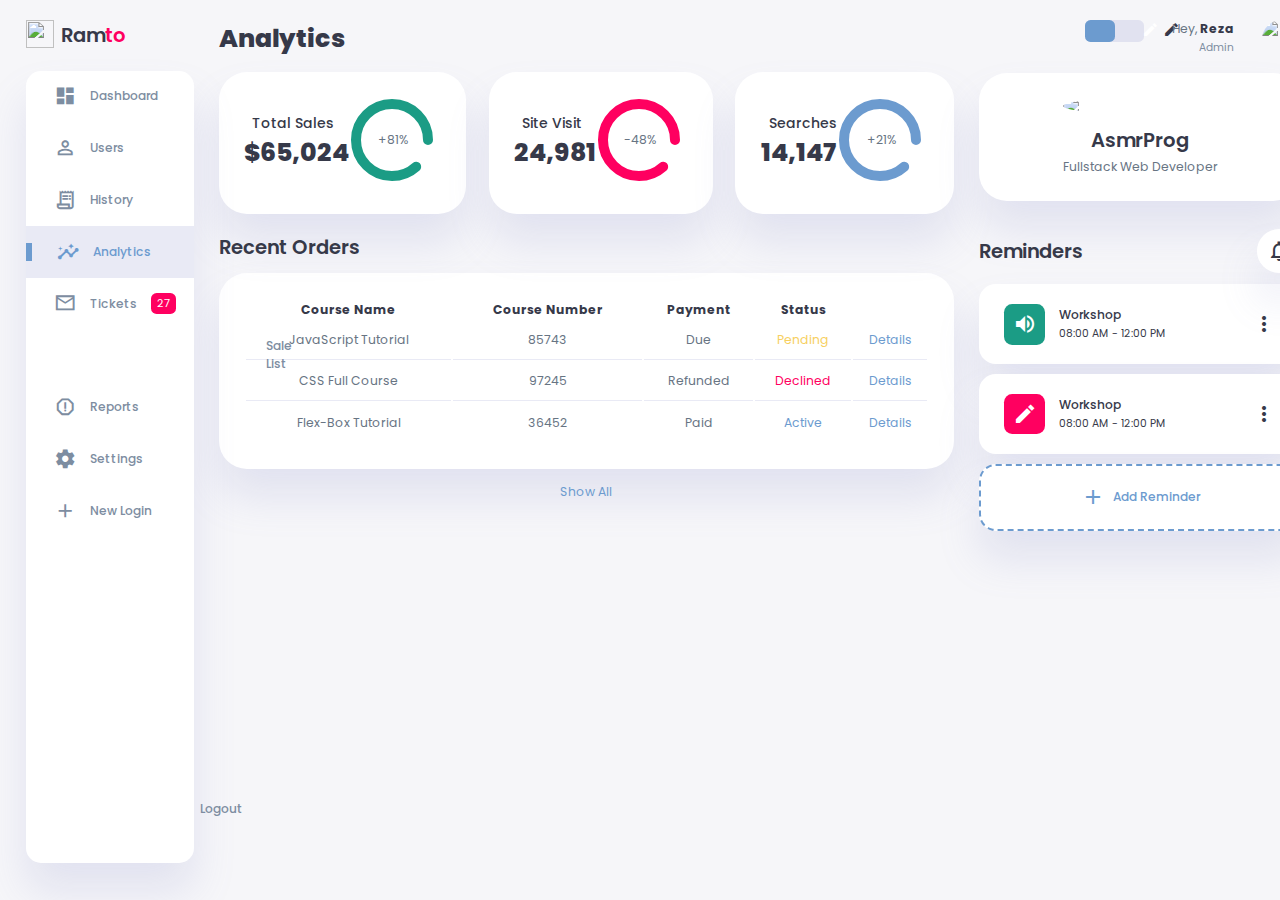
==== index.html @ e933a9dd "modal listo" ====
<!DOCTYPE html>
<html lang="en">

<head>
    <meta charset="UTF-8">
    <meta name="viewport" content="width=device-width, initial-scale=1.0">
    <link href="https://fonts.googleapis.com/icon?family=Material+Icons+Sharp" rel="stylesheet">
    <link rel="stylesheet" href="../css/style.css">
    <title>Responsive Dashboard Design #1 | Ramto</title>
</head>

<body>

    <div class="container">
        <!-- Sidebar Section -->
        <aside>
            <div class="toggle">
                <div class="logo">
                    <img src="images/logo.png">
                    <h2>Ram<span class="danger">to</span></h2>
                </div>
                <div class="close" id="close-btn">
                    <span class="material-icons-sharp">
                        close
                    </span>
                </div>
            </div>

            <div class="sidebar">
                <a href="#">
                    <span class="material-icons-sharp">
                        dashboard
                    </span>
                    <h3>Dashboard</h3>
                </a>
                <a href="#">
                    <span class="material-icons-sharp">
                        person_outline
                    </span>
                    <h3>Users</h3>
                </a>
                <a href="#">
                    <span class="material-icons-sharp">
                        receipt_long
                    </span>
                    <h3>History</h3>
                </a>
                <a href="#" class="active">
                    <span class="material-icons-sharp">
                        insights
                    </span>
                    <h3>Analytics</h3>
                </a>
                <a href="#">
                    <span class="material-icons-sharp">
                        mail_outline
                    </span>
                    <h3>Tickets</h3>
                    <span class="message-count">27</span>
                </a>
                <a href="#">
                    <span class="material-icons-sharp">
                        inventory
                    </span>
                    <h3>Sale List</h3>
                </a>
                <a href="#">
                    <span class="material-icons-sharp">
                        report_gmailerrorred
                    </span>
                    <h3>Reports</h3>
                </a>
                <a href="#">
                    <span class="material-icons-sharp">
                        settings
                    </span>
                    <h3>Settings</h3>
                </a>
                <a href="#">
                    <span class="material-icons-sharp">
                        add
                    </span>
                    <h3>New Login</h3>
                </a>
                <a href="#">
                    <span class="material-icons-sharp">
                        logout
                    </span>
                    <h3>Logout</h3>
                </a>
            </div>
        </aside>
        <!-- End of Sidebar Section -->

        <!-- Main Content -->
        <main>
            <h1>Analytics</h1>
            <!-- Analyses -->
            <div class="analyse">
                <div class="sales">
                    <div class="status">
                        <div class="info">
                            <h3>Total Sales</h3>
                            <h1>$65,024</h1>
                        </div>
                        <div class="progresss">
                            <svg>
                                <circle cx="38" cy="38" r="36"></circle>
                            </svg>
                            <div class="percentage">
                                <p>+81%</p>
                            </div>
                        </div>
                    </div>
                </div>
                <div class="visits">
                    <div class="status">
                        <div class="info">
                            <h3>Site Visit</h3>
                            <h1>24,981</h1>
                        </div>
                        <div class="progresss">
                            <svg>
                                <circle cx="38" cy="38" r="36"></circle>
                            </svg>
                            <div class="percentage">
                                <p>-48%</p>
                            </div>
                        </div>
                    </div>
                </div>
                <div class="searches">
                    <div class="status">
                        <div class="info">
                            <h3>Searches</h3>
                            <h1>14,147</h1>
                        </div>
                        <div class="progresss">
                            <svg>
                                <circle cx="38" cy="38" r="36"></circle>
                            </svg>
                            <div class="percentage">
                                <p>+21%</p>
                            </div>
                        </div>
                    </div>
                </div>
            </div>
            <!-- End of Analyses -->

            <!-- End of New Users Section -->

            <!-- Recent Orders Table -->
            <div class="recent-orders">
                <h2>Recent Orders</h2>
                <table>
                    <thead>
                        <tr>
                            <th>Course Name</th>
                            <th>Course Number</th>
                            <th>Payment</th>
                            <th>Status</th>
                            <th></th>
                        </tr>
                    </thead>
                    <tbody></tbody>
                </table>
                <a href="#">Show All</a>
            </div>
            <!-- End of Recent Orders -->

        </main>
        <!-- End of Main Content -->

        <!-- Right Section -->
        <div class="right-section">
            <div class="nav">
                <button id="menu-btn">
                    <span class="material-icons-sharp">
                        menu
                    </span>
                </button>
                <div class="dark-mode">
                    <span class="material-icons-sharp active">
                        light_mode
                    </span>
                    <span class="material-icons-sharp">
                        dark_mode
                    </span>
                </div>

                <div class="profile">
                    <div class="info">
                        <p>Hey, <b>Reza</b></p>
                        <small class="text-muted">Admin</small>
                    </div>
                    <div class="profile-photo">
                        <img src="images/profile-1.jpg">
                    </div>
                </div>

            </div>
            <!-- End of Nav -->

            <div class="user-profile">
                <div class="logo">
                    <img src="images/logo.png">
                    <h2>AsmrProg</h2>
                    <p>Fullstack Web Developer</p>
                </div>
            </div>

            <div class="reminders">
                <div class="header">
                    <h2>Reminders</h2>
                    <span class="material-icons-sharp">
                        notifications_none
                    </span>
                </div>

                <div class="notification">
                    <div class="icon">
                        <span class="material-icons-sharp">
                            volume_up
                        </span>
                    </div>
                    <div class="content">
                        <div class="info">
                            <h3>Workshop</h3>
                            <small class="text_muted">
                                08:00 AM - 12:00 PM
                            </small>
                        </div>
                        <span class="material-icons-sharp">
                            more_vert
                        </span>
                    </div>
                </div>

                <div class="notification deactive">
                    <div class="icon">
                        <span class="material-icons-sharp">
                            edit
                        </span>
                    </div>
                    <div class="content">
                        <div class="info">
                            <h3>Workshop</h3>
                            <small class="text_muted">
                                08:00 AM - 12:00 PM
                            </small>
                        </div>
                        <span class="material-icons-sharp">
                            more_vert
                        </span>
                    </div>
                </div>

                <div class="notification add-reminder">
                    <div>
                        <span class="material-icons-sharp">
                            add
                        </span>
                        <h3>Add Reminder</h3>
                    </div>
                </div>

            </div>

        </div>


    </div>
    <script src="/js/orders.js"></script>
    <script src="/js/index.js"></script>
</body>

</html>
---- css/style.css ----
@import url('https://fonts.googleapis.com/css2?family=Poppins:wght@300;400;500;600;700;800&display=swap');

:root{
    --color-primary: #6C9BCF;
    --color-danger: #FF0060;
    --color-success: #1B9C85;
    --color-warning: #F7D060;
    --color-white: #fff;
    --color-info-dark: #7d8da1;
    --color-dark: #363949;
    --color-light: rgba(132, 139, 200, 0.18);
    --color-dark-variant: #677483;
    --color-background: #f6f6f9;

    --card-border-radius: 2rem;
    --border-radius-1: 0.4rem;
    --border-radius-2: 1.2rem;

    --card-padding: 1.8rem;
    --padding-1: 1.2rem;

    --box-shadow: 0 2rem 3rem var(--color-light);
}

.dark-mode-variables{
    --color-background: #181a1e;
    --color-white: #202528;
    --color-dark: #edeffd;
    --color-dark-variant: #a3bdcc;
    --color-light: rgba(0, 0, 0, 0.4);
    --box-shadow: 0 2rem 3rem var(--color-light);
}

*{
    margin: 0;
    padding: 0;
    outline: 0;
    appearance: 0;
    border: 0;
    text-decoration: none;
    box-sizing: border-box;
}

html{
    font-size: 14px;
}

body{
    width: 100vw;
    height: 100vh;
    font-family: 'Poppins', sans-serif;
    font-size: 0.88rem;
    user-select: none;
    overflow-x: hidden;
    color: var(--color-dark);
    background-color: var(--color-background);
}

a{
    color: var(--color-dark);
}

img{
    display: block;
    width: 100%;
    object-fit: cover;
}

h1{
    font-weight: 800;
    font-size: 1.8rem;
}

h2{
    font-weight: 600;
    font-size: 1.4rem;
}

h3{
    font-weight: 500;
    font-size: 0.87rem;
}

small{
    font-size: 0.76rem;
}

p{
    color: var(--color-dark-variant);
}

b{
    color: var(--color-dark);
}

.text-muted{
    color: var(--color-info-dark);
}

.primary{
    color: var(--color-primary);
}

.danger{
    color: var(--color-danger);
}

.success{
    color: var(--color-success);
}

.warning{
    color: var(--color-warning);
}

.container{
    display: grid;
    width: 96%;
    margin: 0 auto;
    gap: 1.8rem;
    grid-template-columns: 12rem auto 23rem;
}

aside{
    height: 100vh;
}

aside .toggle{
    display: flex;
    align-items: center;
    justify-content: space-between;
    margin-top: 1.4rem;
}

aside .toggle .logo{
    display: flex;
    gap: 0.5rem;
}

aside .toggle .logo img{
    width: 2rem;
    height: 2rem;
}

aside .toggle .close{
    padding-right: 1rem;
    display: none;
}

aside .sidebar{
    display: flex;
    flex-direction: column;
    background-color: var(--color-white);
    box-shadow: var(--box-shadow);
    border-radius: 15px;
    height: 88vh;
    position: relative;
    top: 1.5rem;
    transition: all 0.3s ease;
}

aside .sidebar:hover{
    box-shadow: none;
}

aside .sidebar a{
    display: flex;
    align-items: center;
    color: var(--color-info-dark);
    height: 3.7rem;
    gap: 1rem;
    position: relative;
    margin-left: 2rem;
    transition: all 0.3s ease;
}

aside .sidebar a span{
    font-size: 1.6rem;
    transition: all 0.3s ease;
}

aside .sidebar a:last-child{
    position: absolute;
    bottom: 2rem;
    width: 100%;
}

aside .sidebar a.active{
    width: 100%;
    color: var(--color-primary);
    background-color: var(--color-light);
    margin-left: 0;
}

aside .sidebar a.active::before{
    content: '';
    width: 6px;
    height: 18px;
    background-color: var(--color-primary);
}

aside .sidebar a.active span{
    color: var(--color-primary);
    margin-left: calc(1rem - 3px);
}

aside .sidebar a:hover{
    color: var(--color-primary);
}

aside .sidebar a:hover span{
    margin-left: 0.6rem;
}

aside .sidebar .message-count{
    background-color: var(--color-danger);
    padding: 2px 6px;
    color: var(--color-white);
    font-size: 11px;
    border-radius: var(--border-radius-1);
}

main{
    margin-top: 1.4rem;
}

main .analyse{
    display: grid;
    grid-template-columns: repeat(3, 1fr);
    gap: 1.6rem;
}

main .analyse > div{
    background-color: var(--color-white);
    padding: var(--card-padding);
    border-radius: var(--card-border-radius);
    margin-top: 1rem;
    box-shadow: var(--box-shadow);
    cursor: pointer;
    transition: all 0.3s ease;
}

main .analyse > div:hover{
    box-shadow: none;
}

main .analyse > div .status{
    display: flex;
    align-items: center;
    justify-content: space-between;
}

main .analyse h3{
    margin-left: 0.6rem;
    font-size: 1rem;
}

main .analyse .progresss{
    position: relative;
    width: 92px;
    height: 92px;
    border-radius: 50%;
}

main .analyse svg{
    width: 7rem;
    height: 7rem;
}

main .analyse svg circle{
    fill: none;
    stroke-width: 10;
    stroke-linecap: round;
    transform: translate(5px, 5px);
}

main .analyse .sales svg circle{
    stroke: var(--color-success);
    stroke-dashoffset: -30;
    stroke-dasharray: 200;
}

main .analyse .visits svg circle{
    stroke: var(--color-danger);
    stroke-dashoffset: -30;
    stroke-dasharray: 200;
}

main .analyse .searches svg circle{
    stroke: var(--color-primary);
    stroke-dashoffset: -30;
    stroke-dasharray: 200;
}

main .analyse .progresss .percentage{
    position: absolute;
    top: -3px;
    left: -1px;
    display: flex;
    align-items: center;
    justify-content: center;
    height: 100%;
    width: 100%;
}

main .new-users{
    margin-top: 1.3rem;
}

main .new-users .user-list{
    background-color: var(--color-white);
    padding: var(--card-padding);
    border-radius: var(--card-border-radius);
    margin-top: 1rem;
    box-shadow: var(--box-shadow);
    display: flex;
    justify-content: space-around;
    flex-wrap: wrap;
    gap: 1.4rem;
    cursor: pointer;
    transition: all 0.3s ease;
}

main .new-users .user-list:hover{
    box-shadow: none;
}

main .new-users .user-list .user{
    display: flex;
    flex-direction: column;
    align-items: center;
    justify-content: center;
}

main .new-users .user-list .user img{
    width: 5rem;
    height: 5rem;
    margin-bottom: 0.4rem;
    border-radius: 50%;
}

main .recent-orders{
    margin-top: 1.3rem;
}

main .recent-orders h2{
    margin-bottom: 0.8rem;
}

main .recent-orders table{
    background-color: var(--color-white);
    width: 100%;
    padding: var(--card-padding);
    text-align: center;
    box-shadow: var(--box-shadow);
    border-radius: var(--card-border-radius);
    transition: all 0.3s ease;
}

main .recent-orders table:hover{
    box-shadow: none;
}

main table tbody td{
    height: 2.8rem;
    border-bottom: 1px solid var(--color-light);
    color: var(--color-dark-variant);
}

main table tbody tr:last-child td{
    border: none;
}

main .recent-orders a{
    text-align: center;
    display: block;
    margin: 1rem auto;
    color: var(--color-primary);
}

.right-section{
    margin-top: 1.4rem;
}

.right-section .nav{
    display: flex;
    justify-content: end;
    gap: 2rem;
}

.right-section .nav button{
    display: none;
}

.right-section .dark-mode{
    background-color: var(--color-light);
    display: flex;
    justify-content: space-between;
    align-items: center;
    height: 1.6rem;
    width: 4.2rem;
    cursor: pointer;
    border-radius: var(--border-radius-1);
}

.right-section .dark-mode span{
    font-size: 1.2rem;
    width: 50%;
    height: 100%;
    display: flex;
    align-items: center;
    justify-content: center;
}

.right-section .dark-mode span.active{
    background-color: var(--color-primary);
    color: white;
    border-radius: var(--border-radius-1);
}

.right-section .nav .profile{
    display: flex;
    gap: 2rem;
    text-align: right;
}

.right-section .nav .profile .profile-photo{
    width: 2.8rem;
    height: 2.8rem;
    border-radius: 50%;
    overflow: hidden;
}

.right-section .user-profile{
    display: flex;
    justify-content: center;
    text-align: center;
    margin-top: 1rem;
    background-color: var(--color-white);
    padding: var(--card-padding);
    border-radius: var(--card-border-radius);
    box-shadow: var(--box-shadow);
    cursor: pointer;
    transition: all 0.3s ease;
}

.right-section .user-profile:hover{
    box-shadow: none;
}

.right-section .user-profile img{
    width: 11rem;
    height: auto;
    margin-bottom: 0.8rem;
    border-radius: 50%;
}

.right-section .user-profile h2{
    margin-bottom: 0.2rem;
}

.right-section .reminders{
    margin-top: 2rem;
}

.right-section .reminders .header{
    display: flex;
    align-items: center;
    justify-content: space-between;
    margin-bottom: 0.8rem;
}

.right-section .reminders .header span{
    padding: 10px;
    box-shadow: var(--box-shadow);
    background-color: var(--color-white);
    border-radius: 50%;
}

.right-section .reminders .notification{
    background-color: var(--color-white);
    display: flex;
    align-items: center;
    gap: 1rem;
    margin-bottom: 0.7rem;
    padding: 1.4rem var(--card-padding);
    border-radius: var(--border-radius-2);
    box-shadow: var(--box-shadow);
    cursor: pointer;
    transition: all 0.3s ease;
}

.right-section .reminders .notification:hover{
    box-shadow: none;
}

.right-section .reminders .notification .content{
    display: flex;
    justify-content: space-between;
    align-items: center;
    margin: 0;
    width: 100%;
}

.right-section .reminders .notification .icon{
    padding: 0.6rem;
    color: var(--color-white);
    background-color: var(--color-success);
    border-radius: 20%;
    display: flex;
}

.right-section .reminders .notification.deactive .icon{
    background-color: var(--color-danger);
}

.right-section .reminders .add-reminder{
    background-color: var(--color-white);
    border: 2px dashed var(--color-primary);
    color: var(--color-primary);
    display: flex;
    align-items: center;
    justify-content: center;
    cursor: pointer;
}

.right-section .reminders .add-reminder:hover{
    background-color: var(--color-primary);
    color: white;
}

.right-section .reminders .add-reminder div{
    display: flex;
    align-items: center;
    gap: 0.6rem;
}

@media screen and (max-width: 1200px) {
    .container{
        width: 95%;
        grid-template-columns: 7rem auto 23rem;
    }

    aside .logo h2{
        display: none;
    }

    aside .sidebar h3{
        display: none;
    }

    aside .sidebar a{
        width: 5.6rem;
    }

    aside .sidebar a:last-child{
        position: relative;
        margin-top: 1.8rem;
    }

    main .analyse{
        grid-template-columns: 1fr;
        gap: 0;
    }

    main .new-users .user-list .user{
        flex-basis: 40%;
    }

    main .recent-orders {
        width: 94%;
        position: absolute;
        left: 50%;
        transform: translateX(-50%);
        margin: 2rem 0 0 0.8rem;
    }

    main .recent-orders table{
        width: 83vw;
    }

    main table thead tr th:last-child,
    main table thead tr th:first-child{
        display: none;
    }

    main table tbody tr td:last-child,
    main table tbody tr td:first-child{
        display: none;
    }

}

@media screen and (max-width: 768px) {
    .container{
        width: 100%;
        grid-template-columns: 1fr;
        padding: 0 var(--padding-1);
    }

    aside{
        position: fixed;
        background-color: var(--color-white);
        width: 15rem;
        z-index: 3;
        box-shadow: 1rem 3rem 4rem var(--color-light);
        height: 100vh;
        left: -100%;
        display: none;
        animation: showMenu 0.4s ease forwards;
    }

    @keyframes showMenu {
       to{
        left: 0;
       } 
    }

    aside .logo{
        margin-left: 1rem;
    }

    aside .logo h2{
        display: inline;
    }

    aside .sidebar h3{
        display: inline;
    }

    aside .sidebar a{
        width: 100%;
        height: 3.4rem;
    }

    aside .sidebar a:last-child{
        position: absolute;
        bottom: 5rem;
    }

    aside .toggle .close{
        display: inline-block;
        cursor: pointer;
    }

    main{
        margin-top: 8rem;
        padding: 0 1rem;
    }

    main .new-users .user-list .user{
        flex-basis: 35%;
    }

    main .recent-orders{
        position: relative;
        margin: 3rem 0 0 0;
        width: 100%;
    }

    main .recent-orders table{
        width: 100%;
        margin: 0;
    }

    .right-section{
        width: 94%;
        margin: 0 auto 4rem;
    }

    .right-section .nav{
        position: fixed;
        top: 0;
        left: 0;
        align-items: center;
        background-color: var(--color-white);
        padding: 0 var(--padding-1);
        height: 4.6rem;
        width: 100%;
        z-index: 2;
        box-shadow: 0 1rem 1rem var(--color-light);
        margin: 0;
    }

    .right-section .nav .dark-mode{
        width: 4.4rem;
        position: absolute;
        left: 66%;
    }

    .right-section .profile .info{
        display: none;
    }

    .right-section .nav button{
        display: inline-block;
        background-color: transparent;
        cursor: pointer;
        color: var(--color-dark);
        position: absolute;
        left: 1rem;
    }

    .right-section .nav button span{
        font-size: 2rem;
    }

}
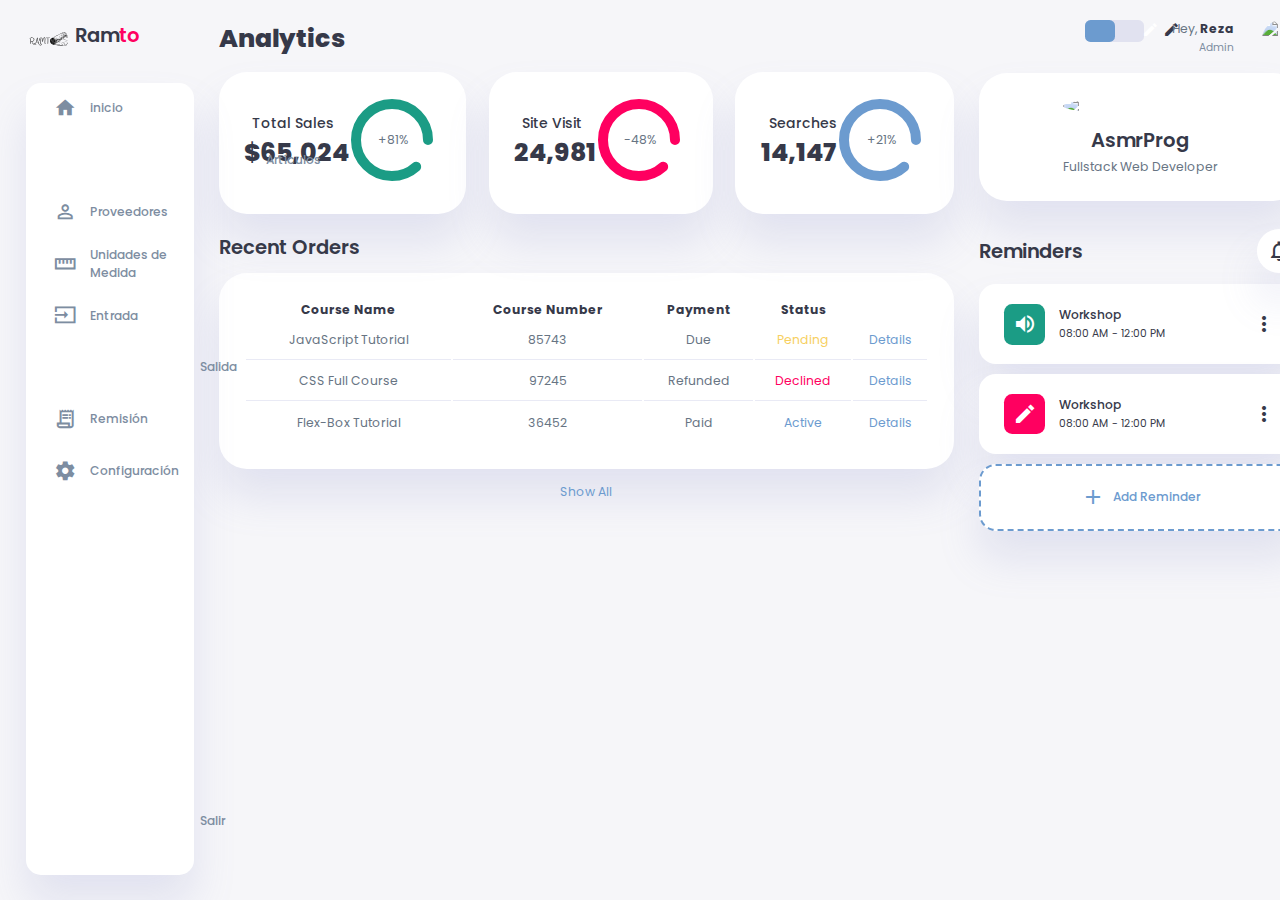
==== commit 47744045: "Siderbar en proceso" ====
--- a/index.html
+++ b/index.html
@@ -5,8 +5,8 @@
     <meta charset="UTF-8">
     <meta name="viewport" content="width=device-width, initial-scale=1.0">
     <link href="https://fonts.googleapis.com/icon?family=Material+Icons+Sharp" rel="stylesheet">
-    <link rel="stylesheet" href="../css/style.css">
-    <title>Responsive Dashboard Design #1 | Ramto</title>
+    <link rel="stylesheet" href="css/style.css">
+    <title>Responsive Dashboard | Ramto</title>
 </head>
 
 <body>
@@ -16,77 +16,70 @@
         <aside>
             <div class="toggle">
                 <div class="logo">
-                    <img src="images/logo.png">
+                    <img src="img/logo.svg">
                     <h2>Ram<span class="danger">to</span></h2>
                 </div>
                 <div class="close" id="close-btn">
                     <span class="material-icons-sharp">
-                        close
+                        cerrar
                     </span>
                 </div>
             </div>
 
             <div class="sidebar">
-                <a href="#">
-                    <span class="material-icons-sharp">
-                        dashboard
-                    </span>
-                    <h3>Dashboard</h3>
-                </a>
-                <a href="#">
+                <a href="inicio.html">
+                    <span class="material-icons-sharp">
+                        home
+                    </span>
+                    <h3>inicio</h3>
+                </a>
+                <a href="articulos.html">
+                    <span class="material-icons-sharp">
+                        inventory
+                    </span>
+                    <h3>Artículos</h3>
+                </a>
+                <a href="proveedores.html">
                     <span class="material-icons-sharp">
                         person_outline
                     </span>
-                    <h3>Users</h3>
-                </a>
-                <a href="#">
+                    <h3>Proveedores</h3>
+                </a>
+                <a href="unidades.html">
+                    <span class="material-icons-sharp">
+                        straighten
+                    </span>
+                    <h3>Unidades de Medida</h3>
+                </a>
+                <a href="entrada.html">
+                    <span class="material-icons-sharp">
+                        input
+                    </span>
+                    <h3>Entrada</h3>
+                </a>
+                <a href="salida.html">
+                    <span class="material-icons-sharp">
+                        output
+                    </span>
+                    <h3>Salida</h3>
+                </a>
+                <a href="remision.html">
                     <span class="material-icons-sharp">
                         receipt_long
                     </span>
-                    <h3>History</h3>
-                </a>
-                <a href="#" class="active">
-                    <span class="material-icons-sharp">
-                        insights
-                    </span>
-                    <h3>Analytics</h3>
-                </a>
-                <a href="#">
-                    <span class="material-icons-sharp">
-                        mail_outline
-                    </span>
-                    <h3>Tickets</h3>
-                    <span class="message-count">27</span>
-                </a>
-                <a href="#">
-                    <span class="material-icons-sharp">
-                        inventory
-                    </span>
-                    <h3>Sale List</h3>
-                </a>
-                <a href="#">
-                    <span class="material-icons-sharp">
-                        report_gmailerrorred
-                    </span>
-                    <h3>Reports</h3>
-                </a>
-                <a href="#">
+                    <h3>Remisión</h3>
+                </a>
+                <a href="">
                     <span class="material-icons-sharp">
                         settings
                     </span>
-                    <h3>Settings</h3>
-                </a>
-                <a href="#">
-                    <span class="material-icons-sharp">
-                        add
-                    </span>
-                    <h3>New Login</h3>
-                </a>
-                <a href="#">
+                    <h3>Configuración</h3>
+                </a>
+                <a href="">
                     <span class="material-icons-sharp">
                         logout
                     </span>
-                    <h3>Logout</h3>
+                    <h3>Salir</h3>
                 </a>
             </div>
         </aside>
@@ -271,8 +264,8 @@
 
 
     </div>
-    <script src="/js/orders.js"></script>
-    <script src="/js/index.js"></script>
+    <script src="js/orders.js"></script>
+    <script src="js/index.js"></script>
 </body>
 
 </html>--- a/css/style.css
+++ b/css/style.css
@@ -138,8 +138,8 @@
 }
 
 aside .toggle .logo img{
-    width: 2rem;
-    height: 2rem;
+    width: 3rem;
+    height: 3rem;
 }
 
 aside .toggle .close{
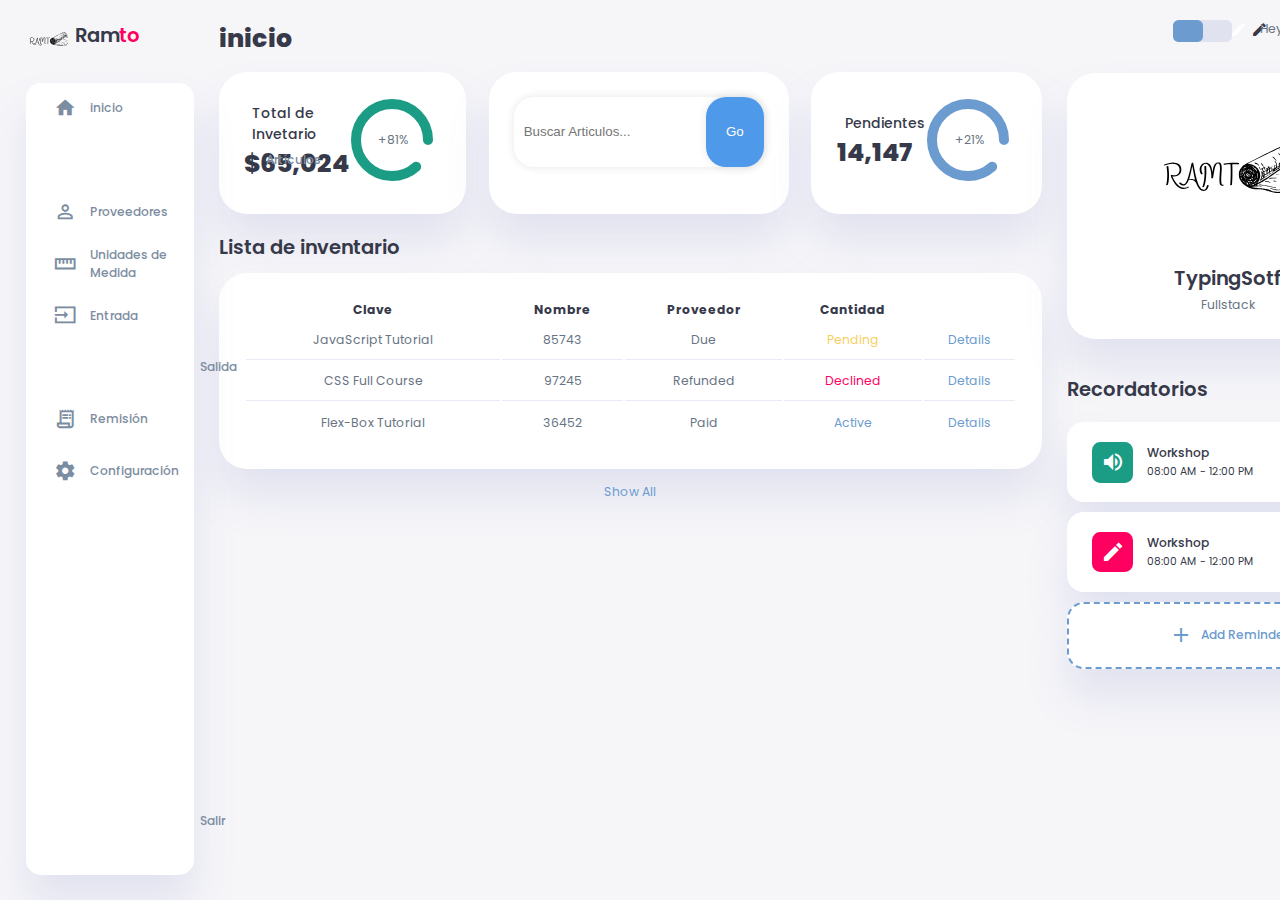
==== commit ecbebad4: "Buscador añadido" ====
--- a/index.html
+++ b/index.html
@@ -87,13 +87,13 @@
 
         <!-- Main Content -->
         <main>
-            <h1>Analytics</h1>
+            <h1>inicio</h1>
             <!-- Analyses -->
             <div class="analyse">
                 <div class="sales">
                     <div class="status">
                         <div class="info">
-                            <h3>Total Sales</h3>
+                            <h3>Total de Invetario</h3>
                             <h1>$65,024</h1>
                         </div>
                         <div class="progresss">
@@ -107,25 +107,15 @@
                     </div>
                 </div>
                 <div class="visits">
-                    <div class="status">
-                        <div class="info">
-                            <h3>Site Visit</h3>
-                            <h1>24,981</h1>
-                        </div>
-                        <div class="progresss">
-                            <svg>
-                                <circle cx="38" cy="38" r="36"></circle>
-                            </svg>
-                            <div class="percentage">
-                                <p>-48%</p>
-                            </div>
-                        </div>
+                    <div class="search">
+                        <input placeholder="Buscar Articulos..." type="text">
+                        <button type="submit">Go</button>
                     </div>
                 </div>
                 <div class="searches">
                     <div class="status">
                         <div class="info">
-                            <h3>Searches</h3>
+                            <h3>Pendientes</h3>
                             <h1>14,147</h1>
                         </div>
                         <div class="progresss">
@@ -145,14 +135,14 @@
 
             <!-- Recent Orders Table -->
             <div class="recent-orders">
-                <h2>Recent Orders</h2>
+                <h2>Lista de inventario</h2>
                 <table>
                     <thead>
                         <tr>
-                            <th>Course Name</th>
-                            <th>Course Number</th>
-                            <th>Payment</th>
-                            <th>Status</th>
+                            <th>Clave</th>
+                            <th>Nombre</th>
+                            <th>Proveedor</th>
+                            <th>Cantidad</th>
                             <th></th>
                         </tr>
                     </thead>
@@ -188,7 +178,7 @@
                         <small class="text-muted">Admin</small>
                     </div>
                     <div class="profile-photo">
-                        <img src="images/profile-1.jpg">
+                        <img src="img/mask-blob.svg">
                     </div>
                 </div>
 
@@ -197,15 +187,15 @@
 
             <div class="user-profile">
                 <div class="logo">
-                    <img src="images/logo.png">
-                    <h2>AsmrProg</h2>
-                    <p>Fullstack Web Developer</p>
+                    <img src="img/logo.svg">
+                    <h2>TypingSotf</h2>
+                    <p>Fullstack</p>
                 </div>
             </div>
 
             <div class="reminders">
                 <div class="header">
-                    <h2>Reminders</h2>
+                    <h2>Recordatorios</h2>
                     <span class="material-icons-sharp">
                         notifications_none
                     </span>
--- a/css/style.css
+++ b/css/style.css
@@ -705,4 +705,40 @@
         font-size: 2rem;
     }
 
-}+}
+/*Buscador*/ 
+/* From Uiverse.io by Bodyhc */ 
+.search {
+    display: inline-block;
+    position: relative;
+  }
+  
+  .search input[type="text"] {
+    width: 250px;
+    height: 70px;
+    padding: 10px;
+    border: none;
+    border-radius: 20px;
+    box-shadow: 0 0 10px rgba(0, 0, 0, 0.1);
+  }
+  
+  .search button[type="submit"] {
+    background-color: #4e99e9;
+    height: 70px;
+    border: none;
+    color: #fff;
+    cursor: pointer;
+    padding: 10px 20px;
+    border-radius: 20px;
+    box-shadow: 0 0 10px rgba(0, 0, 0, 0.1);
+    position: absolute;
+    top: 0;
+    right: 0;
+    transition: .9s ease;
+  }
+  
+  .search button[type="submit"]:hover {
+    transform: scale(1.1);
+    color: rgb(255, 255, 255);
+    background-color: blue;
+  }
